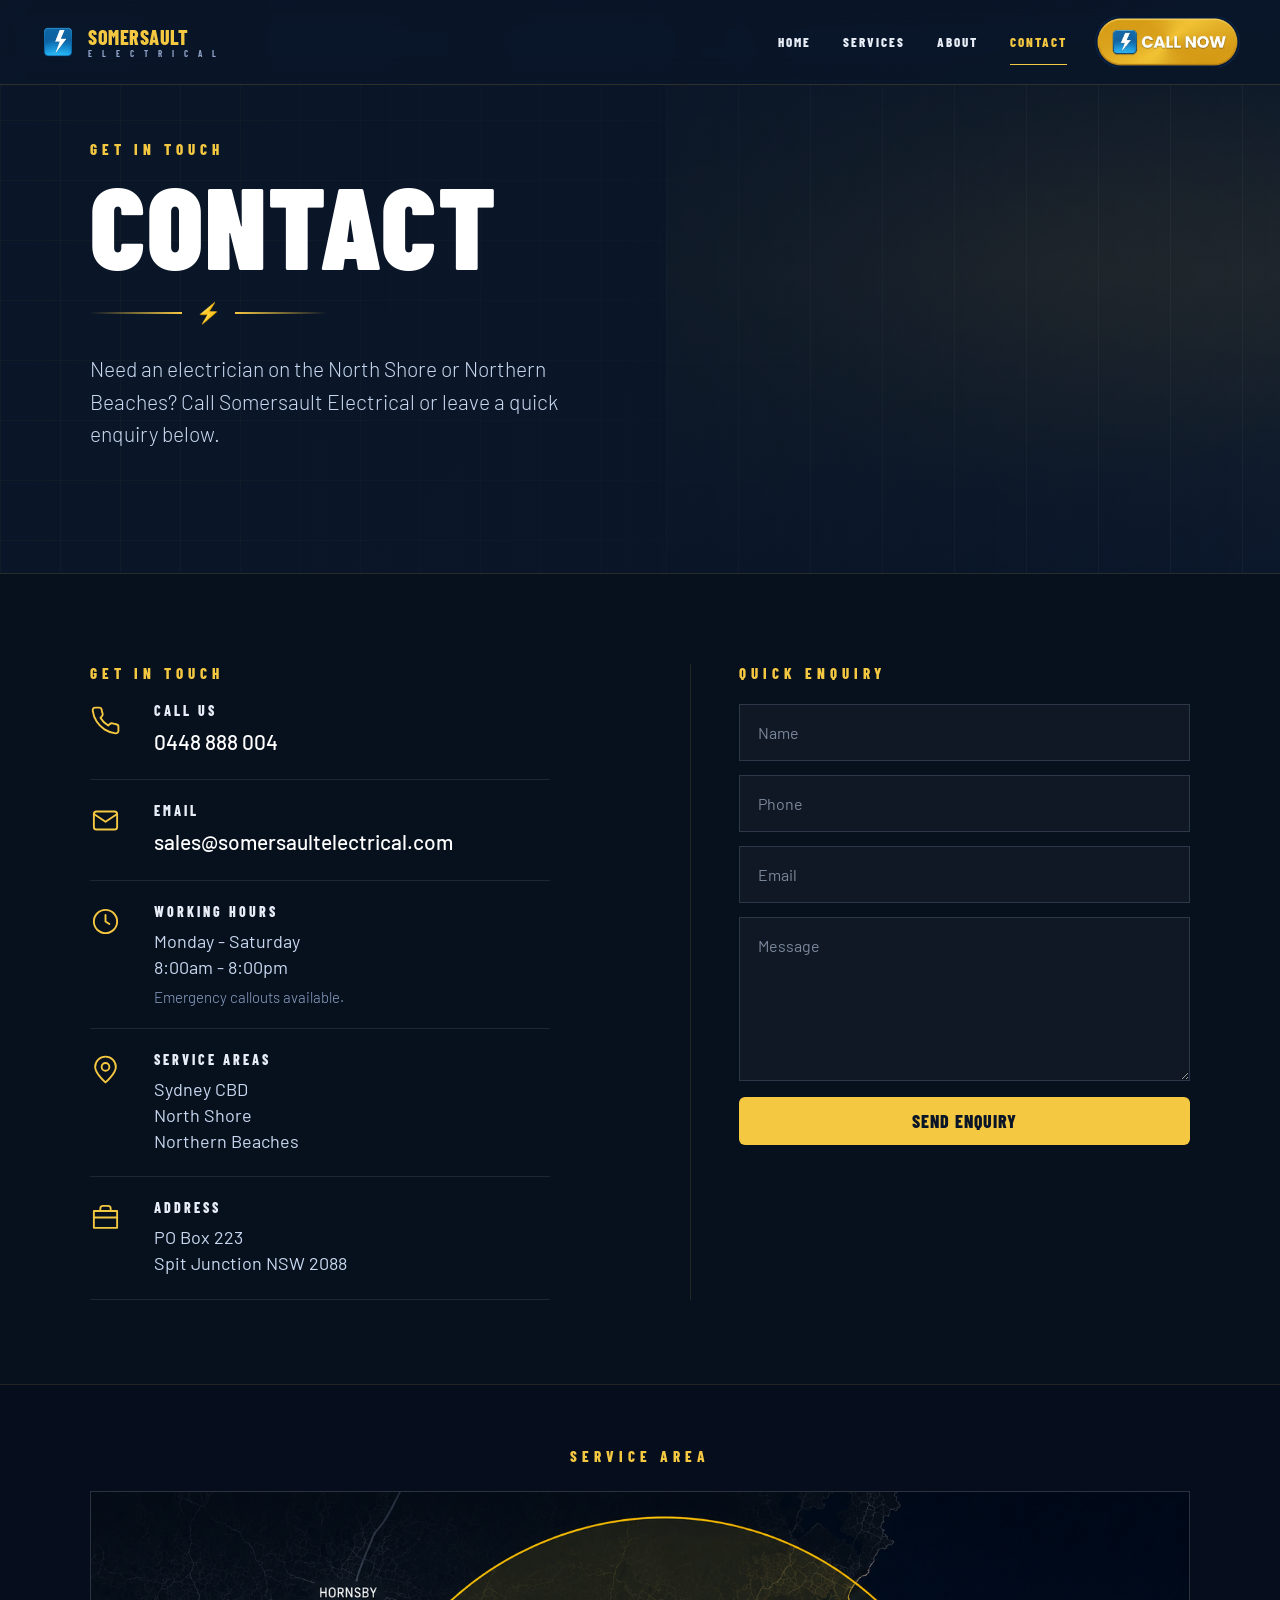
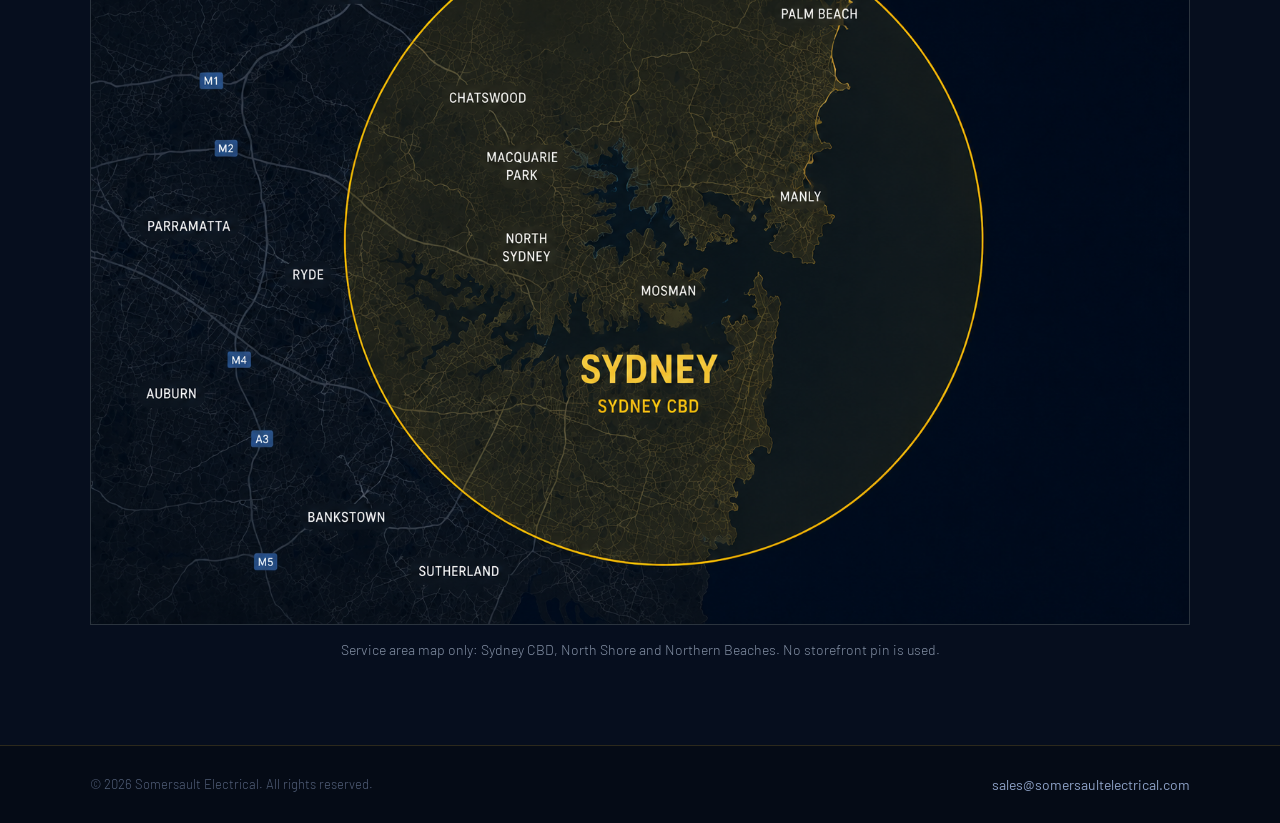
==== contact.html @ a22b17aa "Add contact page, reviews section, and quote form Adds contact.html with service area map, updates t" ====
﻿<!DOCTYPE html>
<html lang="en">
<head>
<meta charset="UTF-8">
<meta name="viewport" content="width=device-width, initial-scale=1.0">
<title>Contact | Somersault Electrical</title>
<link href="https://fonts.googleapis.com/css2?family=Barlow+Condensed:wght@700;800;900&family=Barlow:ital,wght@0,300;0,400;0,500;0,600;1,300&display=swap" rel="stylesheet">
<style>
  *, *::before, *::after { box-sizing: border-box; margin: 0; padding: 0; }

  :root {
    --navy: #0a1628;
    --navy-mid: #0f1f3d;
    --navy-deep: #060e1e;
    --gold: #f5c842;
    --gold-dark: #d4a820;
    --white: #ffffff;
    --off-white: #e8eef8;
    --muted: #8fa3c8;
    --text: #c8d8f0;
  }

  html { scroll-behavior: smooth; }

  body {
    font-family: 'Barlow', sans-serif;
    background: var(--navy);
    color: var(--white);
    overflow-x: hidden;
  }

  nav {
    position: fixed;
    top: 0; left: 0; right: 0;
    z-index: 100;
    display: flex;
    align-items: center;
    justify-content: space-between;
    padding: 16px 40px;
    background: rgba(10, 22, 40, 0.88);
    backdrop-filter: blur(12px);
    -webkit-backdrop-filter: blur(12px);
    border-bottom: 1px solid rgba(245, 200, 66, 0.15);
  }

  .nav-logo {
    display: flex;
    align-items: center;
    gap: 12px;
    text-decoration: none;
  }

  .nav-logo img {
    width: 36px;
    height: 36px;
    border-radius: 9px;
    object-fit: cover;
    flex-shrink: 0;
  }

  .nav-brand {
    font-family: 'Barlow Condensed', sans-serif;
    font-size: 20px;
    font-weight: 800;
    color: var(--gold);
    letter-spacing: 0.5px;
    line-height: 1;
  }

  .nav-brand span {
    display: block;
    font-size: 9px;
    font-weight: 700;
    color: var(--muted);
    letter-spacing: 4px;
    margin-top: 2px;
  }

  .nav-links {
    display: flex;
    align-items: center;
    gap: 32px;
    margin-left: auto;
    margin-right: 28px;
  }

  .nav-links a {
    position: relative;
    font-family: 'Barlow Condensed', sans-serif;
    font-size: 13px;
    font-weight: 800;
    letter-spacing: 2px;
    text-transform: uppercase;
    color: var(--off-white);
    text-decoration: none;
    transition: color 0.2s;
  }

  .nav-links a:hover,
  .nav-links a.active { color: var(--gold); }

  .nav-links a.active::after {
    content: '';
    position: absolute;
    left: 0;
    right: 0;
    bottom: -15px;
    height: 1px;
    background: var(--gold);
  }

  .nav-cta,
  .button-primary {
    display: inline-flex;
    align-items: center;
    justify-content: center;
    gap: 10px;
    background: var(--gold);
    color: var(--navy);
    font-family: 'Barlow Condensed', sans-serif;
    font-size: 16px;
    font-weight: 800;
    letter-spacing: 1px;
    text-transform: uppercase;
    text-decoration: none;
    border: 0;
    border-radius: 6px;
    padding: 12px 28px;
    min-height: 48px;
    cursor: pointer;
    transition: background 0.2s, transform 0.15s;
    white-space: nowrap;
  }

  .nav-cta:hover,
  .button-primary:hover { background: var(--gold-dark); transform: translateY(-1px); }
  .nav-cta svg, .button-primary svg { width: 18px; height: 18px; }

  .contact-hero {
    min-height: 58vh;
    display: grid;
    align-items: center;
    padding: 140px 24px 88px;
    position: relative;
    overflow: hidden;
    background:
      linear-gradient(90deg, rgba(10,22,40,0.98) 0%, rgba(10,22,40,0.92) 48%, rgba(10,22,40,0.55) 100%),
      radial-gradient(ellipse 60% 70% at 82% 45%, rgba(245,200,66,0.15) 0%, transparent 55%),
      linear-gradient(135deg, #07101e 0%, #0d1b31 100%);
    border-bottom: 1px solid rgba(245, 200, 66, 0.12);
  }

  .contact-hero::before {
    content: '';
    position: absolute;
    top: 0; right: 0; bottom: 0;
    width: 48%;
    background:
      linear-gradient(90deg, rgba(10,22,40,0.6), rgba(10,22,40,0.12)),
      repeating-linear-gradient(90deg, rgba(255,255,255,0.08) 0 1px, transparent 1px 72px),
      linear-gradient(180deg, transparent 0%, rgba(245,200,66,0.12) 48%, transparent 100%);
    opacity: 0.55;
  }

  .contact-hero::after {
    content: '';
    position: absolute;
    inset: 0;
    background-image:
      linear-gradient(rgba(245,200,66,0.035) 1px, transparent 1px),
      linear-gradient(90deg, rgba(245,200,66,0.035) 1px, transparent 1px);
    background-size: 60px 60px;
    mask-image: linear-gradient(90deg, black, transparent 80%);
  }

  .hero-inner,
  .contact-inner,
  .map-inner,
  .footer-inner {
    width: min(100%, 1100px);
    margin: 0 auto;
    position: relative;
    z-index: 1;
  }

  .section-label {
    font-family: 'Barlow Condensed', sans-serif;
    font-size: 15px;
    font-weight: 800;
    letter-spacing: 5px;
    text-transform: uppercase;
    color: var(--gold);
    margin-bottom: 14px;
  }

  .hero-title {
    font-family: 'Barlow Condensed', sans-serif;
    font-size: clamp(72px, 11vw, 116px);
    font-weight: 900;
    color: var(--white);
    letter-spacing: 2px;
    line-height: 0.9;
    margin-bottom: 24px;
  }

  .hero-divider {
    display: flex;
    align-items: center;
    gap: 14px;
    margin-bottom: 28px;
  }

  .hero-divider-line {
    width: 92px;
    height: 1.5px;
    background: linear-gradient(90deg, transparent, var(--gold));
  }

  .hero-divider-line.r { background: linear-gradient(90deg, var(--gold), transparent); }
  .hero-divider-bolt { color: var(--gold); font-size: 20px; }

  .hero-copy {
    max-width: 510px;
    font-size: clamp(17px, 2.2vw, 21px);
    font-weight: 300;
    color: var(--text);
    line-height: 1.55;
    margin-bottom: 34px;
  }

  .contact-section {
    background: #07101d;
    padding: 90px 24px 84px;
  }

  .contact-inner {
    display: grid;
    grid-template-columns: minmax(0, 1fr) minmax(320px, 0.95fr);
    gap: 74px;
  }

  .contact-list {
    display: grid;
    gap: 0;
    max-width: 460px;
  }

  .contact-item {
    display: grid;
    grid-template-columns: 42px 1fr;
    gap: 22px;
    padding: 22px 0;
    border-bottom: 1px solid rgba(255,255,255,0.09);
  }

  .contact-item:first-of-type { padding-top: 6px; }

  .contact-icon {
    color: var(--gold);
    padding-top: 3px;
  }

  .contact-icon svg {
    width: 31px;
    height: 31px;
    stroke-width: 1.45;
  }

  .item-title,
  .form-title {
    font-family: 'Barlow Condensed', sans-serif;
    font-size: 14px;
    font-weight: 800;
    letter-spacing: 3px;
    text-transform: uppercase;
    color: var(--off-white);
    margin-bottom: 8px;
  }

  .item-value,
  .item-value a {
    color: var(--white);
    font-size: 21px;
    font-weight: 500;
    line-height: 1.45;
    text-decoration: none;
  }

  .item-value.small {
    color: var(--text);
    font-size: 18px;
    font-weight: 400;
  }

  .item-note {
    color: var(--muted);
    font-size: 15px;
    font-weight: 300;
    margin-top: 8px;
  }

  .enquiry {
    border-left: 1px solid rgba(245, 200, 66, 0.12);
    padding-left: 48px;
  }

  .enquiry .section-label { margin-bottom: 22px; }

  form {
    display: grid;
    gap: 14px;
  }

  label { position: absolute; width: 1px; height: 1px; overflow: hidden; clip: rect(0 0 0 0); }

  input,
  textarea {
    width: 100%;
    border: 1px solid rgba(143, 163, 200, 0.22);
    border-radius: 0;
    background: rgba(255,255,255,0.035);
    color: var(--white);
    font-family: 'Barlow', sans-serif;
    font-size: 16px;
    padding: 18px 18px;
    outline: none;
    transition: border-color 0.2s, background 0.2s;
  }

  textarea { min-height: 164px; resize: vertical; }

  input::placeholder,
  textarea::placeholder { color: rgba(200,216,240,0.58); }

  input:focus,
  textarea:focus {
    border-color: rgba(245, 200, 66, 0.6);
    background: rgba(255,255,255,0.055);
  }

  .enquiry .button-primary { width: 100%; margin-top: 2px; font-size: 18px; }

  .map-section {
    background: var(--navy-deep);
    padding: 62px 24px 84px;
    border-top: 1px solid rgba(245, 200, 66, 0.12);
  }

  .map-heading {
    text-align: center;
    margin-bottom: 26px;
  }

  .map-frame {
    position: relative;
    overflow: hidden;
    min-height: 430px;
    border: 1px solid rgba(245, 200, 66, 0.12);
    background: var(--navy-mid);
  }

  .map-image {
    display: block;
    width: 100%;
    height: 100%;
    object-fit: cover;
    border: 0;
  }

  .map-note {
    color: rgba(200,216,240,0.64);
    font-size: 14px;
    font-weight: 300;
    line-height: 1.6;
    margin-top: 14px;
    text-align: center;
  }

  footer {
    background: #050b16;
    border-top: 1px solid rgba(245, 200, 66, 0.16);
    padding: 30px 24px;
  }

  .footer-inner {
    display: flex;
    align-items: center;
    justify-content: space-between;
    flex-wrap: wrap;
    gap: 14px;
  }

  .footer-copy {
    font-size: 13px;
    font-weight: 300;
    color: rgba(143, 163, 200, 0.55);
  }

  .footer-link {
    color: var(--muted);
    text-decoration: none;
    font-size: 14px;
    transition: color 0.2s;
  }

  .footer-link:hover { color: var(--gold); }

  @media (max-width: 820px) {
    nav { padding: 14px 20px; }
    .nav-links { display: none; }
    .nav-cta { padding: 10px 18px; min-height: 44px; }
    .nav-cta span { display: none; }
    .contact-hero { min-height: auto; padding: 118px 20px 72px; }
    .contact-hero::before { width: 100%; opacity: 0.2; }
    .hero-title { font-size: clamp(64px, 18vw, 88px); }
    .contact-section { padding: 68px 20px; }
    .contact-inner { grid-template-columns: 1fr; gap: 54px; }
    .enquiry { border-left: 0; padding-left: 0; }
    .map-section { padding: 52px 20px 68px; }
    .map-frame { min-height: 360px; }
  }

  @media (max-width: 480px) {
    .nav-brand { font-size: 18px; }
    .nav-brand span { letter-spacing: 3px; }
    .hero-divider-line { width: 66px; }
    .contact-item { grid-template-columns: 34px 1fr; gap: 16px; }
    .contact-icon svg { width: 27px; height: 27px; }
    .item-value, .item-value a { font-size: 19px; }
  }
</style>
</head>
<body>
<nav>
  <a href="index.html" class="nav-logo" aria-label="Somersault Electrical home">
    <img src="assets/somersault-logo.png" alt="Somersault Electrical Logo">
    <div class="nav-brand">SOMERSAULT<span>E L E C T R I C A L</span></div>
  </a>
  <div class="nav-links" aria-label="Primary navigation">
    <a href="index.html">Home</a>
    <a href="index.html#about">Services</a>
    <a href="index.html#about">About</a>
    <a href="contact.html" class="active">Contact</a>
  </div>
  <a href="tel:+610448888004" style="display:inline-block;line-height:0;" aria-label="Call Somersault Electrical"><img src="assets/call-now-button.png" alt="Call Now" style="height:52px;width:auto;display:block;"></a>
</nav>

<main>
  <section class="contact-hero">
    <div class="hero-inner">
      <p class="section-label">Get in touch</p>
      <h1 class="hero-title">CONTACT</h1>
      <div class="hero-divider">
        <div class="hero-divider-line"></div>
        <span class="hero-divider-bolt">&#9889;</span>
        <div class="hero-divider-line r"></div>
      </div>
      <p class="hero-copy">Need an electrician on the North Shore or Northern Beaches? Call Somersault Electrical or leave a quick enquiry below.</p>
    </div>
  </section>

  <section class="contact-section">
    <div class="contact-inner">
      <div>
        <p class="section-label">Get in touch</p>
        <div class="contact-list">
          <div class="contact-item">
            <div class="contact-icon"><svg viewBox="0 0 24 24" fill="none" stroke="currentColor" stroke-linecap="round" stroke-linejoin="round"><path d="M22 16.92v3a2 2 0 0 1-2.18 2 19.79 19.79 0 0 1-8.63-3.07 19.5 19.5 0 0 1-6-6A19.79 19.79 0 0 1 2.08 4.18 2 2 0 0 1 4.06 2h3a2 2 0 0 1 2 1.72c.13.96.35 1.89.68 2.78a2 2 0 0 1-.45 2.11L8.09 9.91a16 16 0 0 0 6 6l1.3-1.2a2 2 0 0 1 2.11-.45c.89.33 1.82.55 2.78.68A2 2 0 0 1 22 16.92z"/></svg></div>
            <div><p class="item-title">Call Us</p><p class="item-value"><a href="tel:+610448888004">0448 888 004</a></p></div>
          </div>
          <div class="contact-item">
            <div class="contact-icon"><svg viewBox="0 0 24 24" fill="none" stroke="currentColor" stroke-linecap="round" stroke-linejoin="round"><rect x="3" y="5" width="18" height="14" rx="2"/><path d="m3 7 9 6 9-6"/></svg></div>
            <div><p class="item-title">Email</p><p class="item-value small"><a href="mailto:sales@somersaultelectrical.com">sales@somersaultelectrical.com</a></p></div>
          </div>
          <div class="contact-item">
            <div class="contact-icon"><svg viewBox="0 0 24 24" fill="none" stroke="currentColor" stroke-linecap="round" stroke-linejoin="round"><circle cx="12" cy="12" r="9"/><path d="M12 7v5l3 2"/></svg></div>
            <div><p class="item-title">Working Hours</p><p class="item-value small">Monday - Saturday<br>8:00am - 8:00pm</p><p class="item-note">Emergency callouts available.</p></div>
          </div>
          <div class="contact-item">
            <div class="contact-icon"><svg viewBox="0 0 24 24" fill="none" stroke="currentColor" stroke-linecap="round" stroke-linejoin="round"><path d="M20 10c0 5-8 12-8 12S4 15 4 10a8 8 0 1 1 16 0Z"/><circle cx="12" cy="10" r="3"/></svg></div>
            <div><p class="item-title">Service Areas</p><p class="item-value small">Sydney CBD<br>North Shore<br>Northern Beaches</p></div>
          </div>
          <div class="contact-item">
            <div class="contact-icon"><svg viewBox="0 0 24 24" fill="none" stroke="currentColor" stroke-linecap="round" stroke-linejoin="round"><path d="M3 7h18v13H3z"/><path d="M8 7V5a2 2 0 0 1 2-2h4a2 2 0 0 1 2 2v2"/><path d="M3 12h18"/></svg></div>
            <div><p class="item-title">Address</p><p class="item-value small">PO Box 223<br>Spit Junction NSW 2088</p></div>
          </div>
        </div>
      </div>

      <div class="enquiry">
        <p class="section-label">Quick enquiry</p>
        <form action="mailto:sales@somersaultelectrical.com" method="post" enctype="text/plain">
          <label for="name">Name</label>
          <input id="name" name="Name" type="text" placeholder="Name" autocomplete="name" required>
          <label for="phone">Phone</label>
          <input id="phone" name="Phone" type="tel" placeholder="Phone" autocomplete="tel" required>
          <label for="email">Email</label>
          <input id="email" name="Email" type="email" placeholder="Email" autocomplete="email">
          <label for="message">Message</label>
          <textarea id="message" name="Message" placeholder="Message" required></textarea>
          <button type="submit" class="button-primary">Send Enquiry</button>
        </form>
      </div>
    </div>
  </section>

  <section class="map-section">
    <div class="map-inner">
      <div class="map-heading">
        <p class="section-label">Service area</p>
      </div>
      <div class="map-frame">
        <img class="map-image" src="assets/service-area-map.png" alt="Service area map: a highlighted radius covering Sydney CBD, North Shore and Northern Beaches">
      </div>
      <p class="map-note">Service area map only: Sydney CBD, North Shore and Northern Beaches. No storefront pin is used.</p>
    </div>
  </section>
</main>

<footer>
  <div class="footer-inner">
    <span class="footer-copy">&copy; 2026 Somersault Electrical. All rights reserved.</span>
    <a href="mailto:sales@somersaultelectrical.com" class="footer-link">sales@somersaultelectrical.com</a>
  </div>
</footer>
</body>
</html>
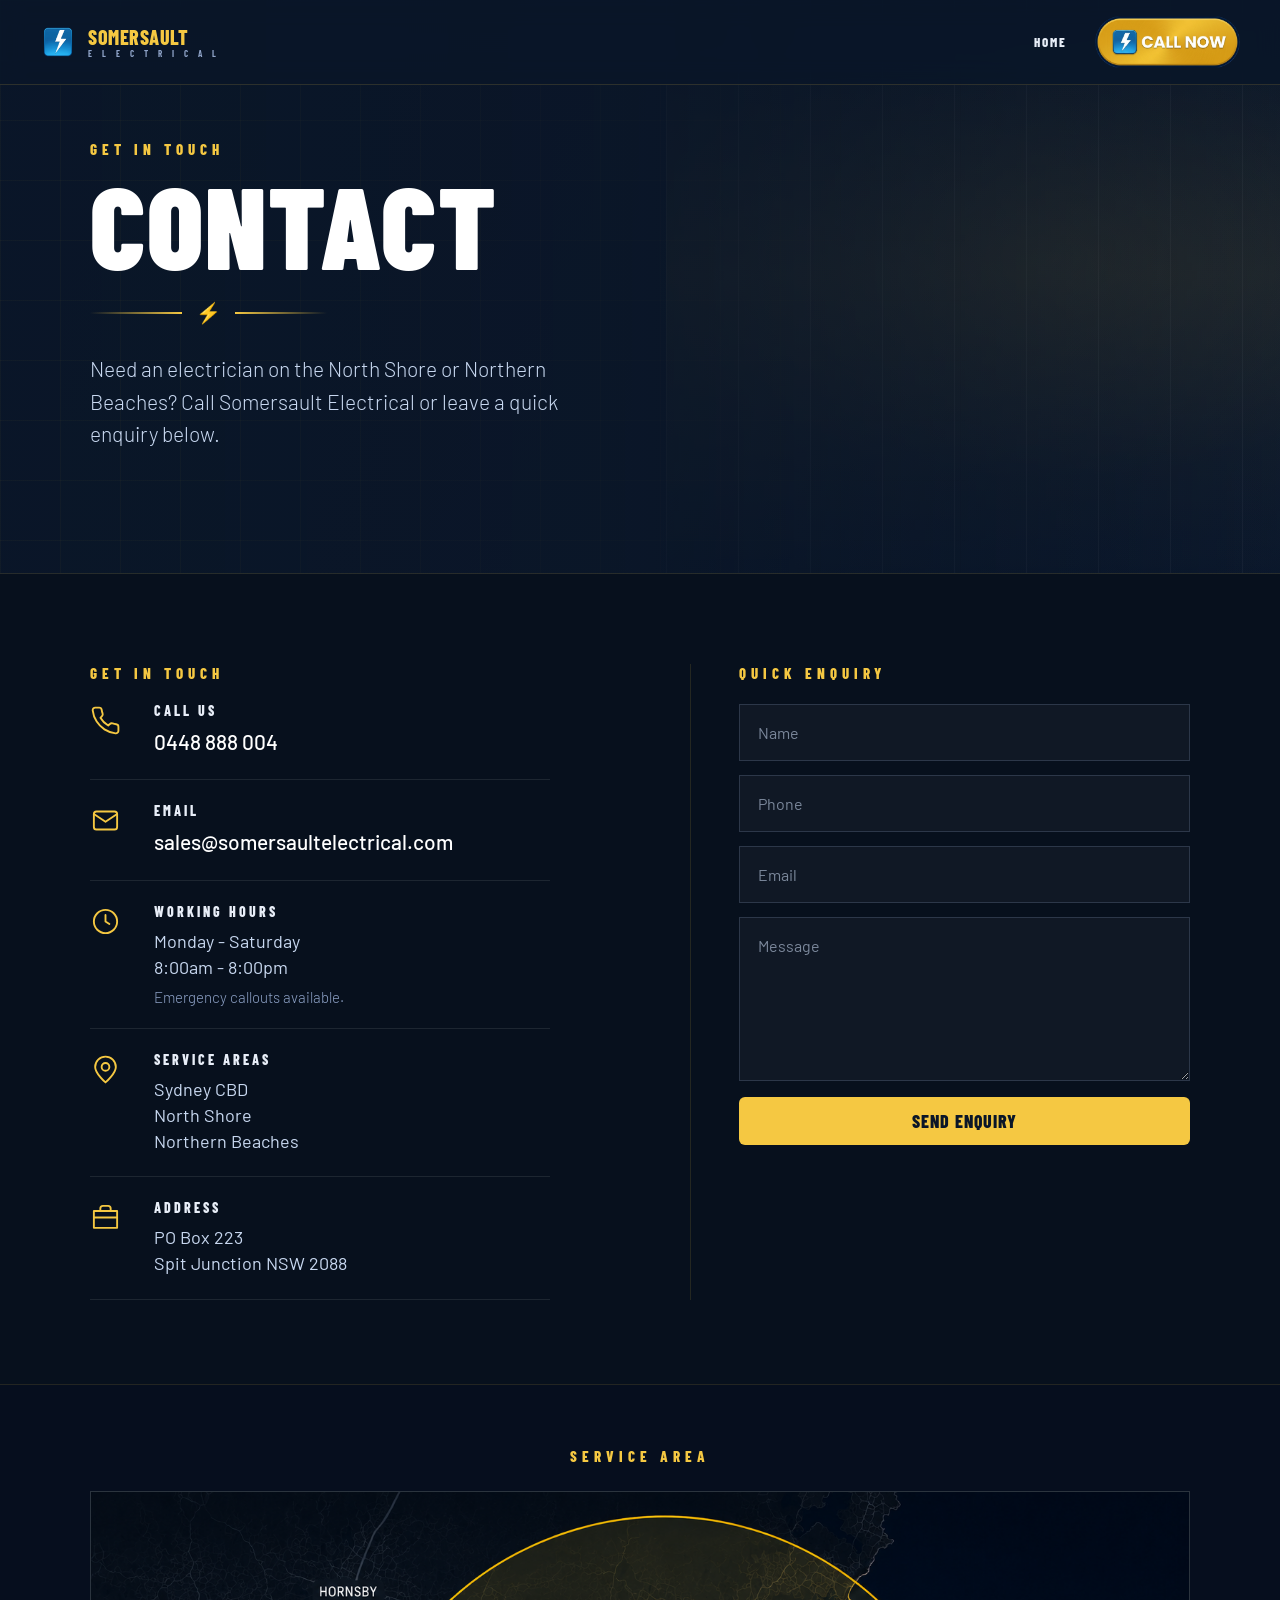
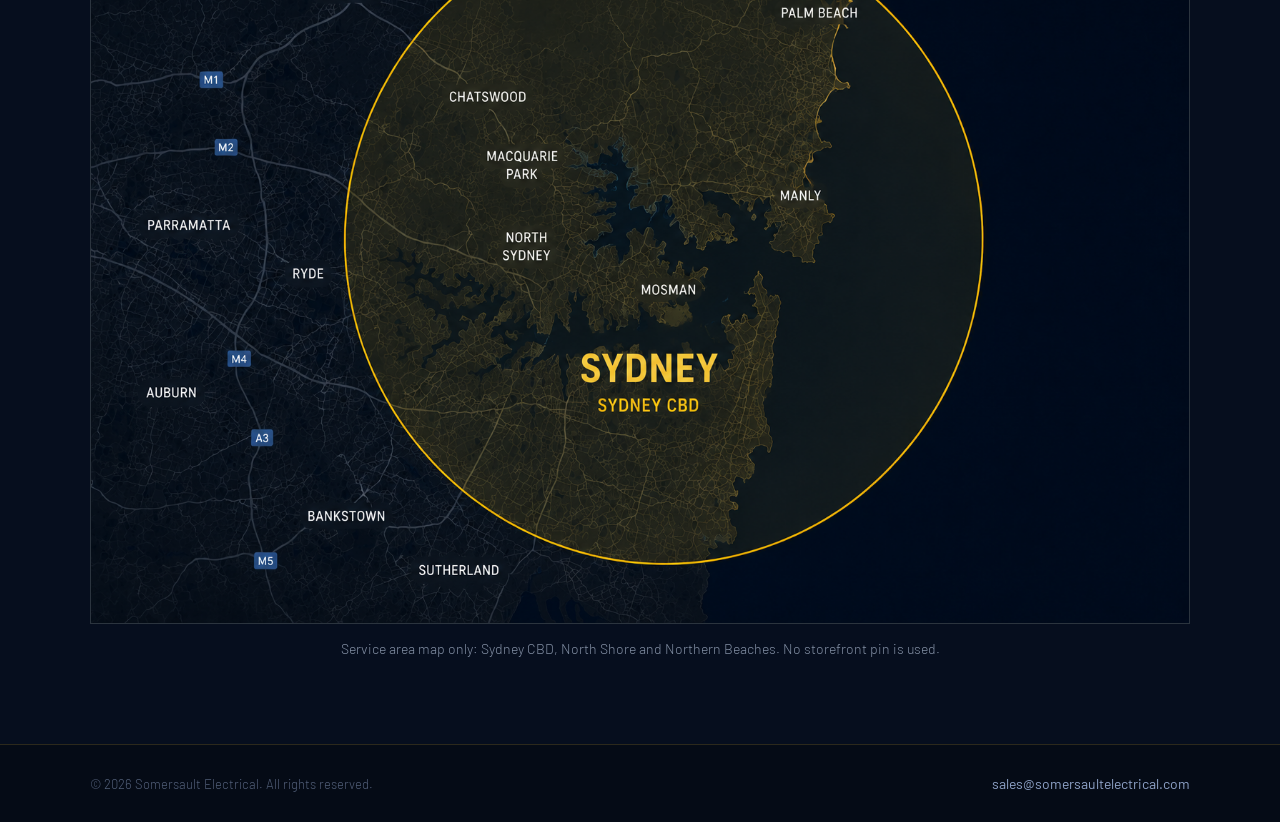
==== commit 3b740754: "Fix mobile nav consistency, map aspect ratio, and footer polish Makes the homepage and contact page " ====
--- a/contact.html
+++ b/contact.html
@@ -48,6 +48,14 @@
     align-items: center;
     gap: 12px;
     text-decoration: none;
+    flex-shrink: 0;
+  }
+
+  .nav-call-img {
+    height: 52px;
+    width: auto;
+    display: block;
+    flex-shrink: 0;
   }
 
   .nav-logo img {
@@ -73,6 +81,7 @@
     font-weight: 700;
     color: var(--muted);
     letter-spacing: 4px;
+    white-space: nowrap;
     margin-top: 2px;
   }
 
@@ -354,7 +363,7 @@
   .map-frame {
     position: relative;
     overflow: hidden;
-    min-height: 430px;
+    aspect-ratio: 3 / 2;
     border: 1px solid rgba(245, 200, 66, 0.12);
     background: var(--navy-mid);
   }
@@ -405,9 +414,15 @@
 
   .footer-link:hover { color: var(--gold); }
 
+  @media (max-width: 640px) {
+    nav { padding: 14px 16px; }
+    .nav-links { gap: 10px; margin-left: 16px; margin-right: 10px; }
+    .nav-links a { font-size: 10px; letter-spacing: 0.5px; }
+    .nav-call-img { height: 38px; }
+  }
+
   @media (max-width: 820px) {
     nav { padding: 14px 20px; }
-    .nav-links { display: none; }
     .nav-cta { padding: 10px 18px; min-height: 44px; }
     .nav-cta span { display: none; }
     .contact-hero { min-height: auto; padding: 118px 20px 72px; }
@@ -417,12 +432,9 @@
     .contact-inner { grid-template-columns: 1fr; gap: 54px; }
     .enquiry { border-left: 0; padding-left: 0; }
     .map-section { padding: 52px 20px 68px; }
-    .map-frame { min-height: 360px; }
   }
 
   @media (max-width: 480px) {
-    .nav-brand { font-size: 18px; }
-    .nav-brand span { letter-spacing: 3px; }
     .hero-divider-line { width: 66px; }
     .contact-item { grid-template-columns: 34px 1fr; gap: 16px; }
     .contact-icon svg { width: 27px; height: 27px; }
@@ -438,11 +450,8 @@
   </a>
   <div class="nav-links" aria-label="Primary navigation">
     <a href="index.html">Home</a>
-    <a href="index.html#about">Services</a>
-    <a href="index.html#about">About</a>
-    <a href="contact.html" class="active">Contact</a>
   </div>
-  <a href="tel:+610448888004" style="display:inline-block;line-height:0;" aria-label="Call Somersault Electrical"><img src="assets/call-now-button.png" alt="Call Now" style="height:52px;width:auto;display:block;"></a>
+  <a href="tel:+610448888004" style="display:inline-block;line-height:0;" aria-label="Call Somersault Electrical"><img src="assets/call-now-button.png" alt="Call Now" class="nav-call-img"></a>
 </nav>
 
 <main>
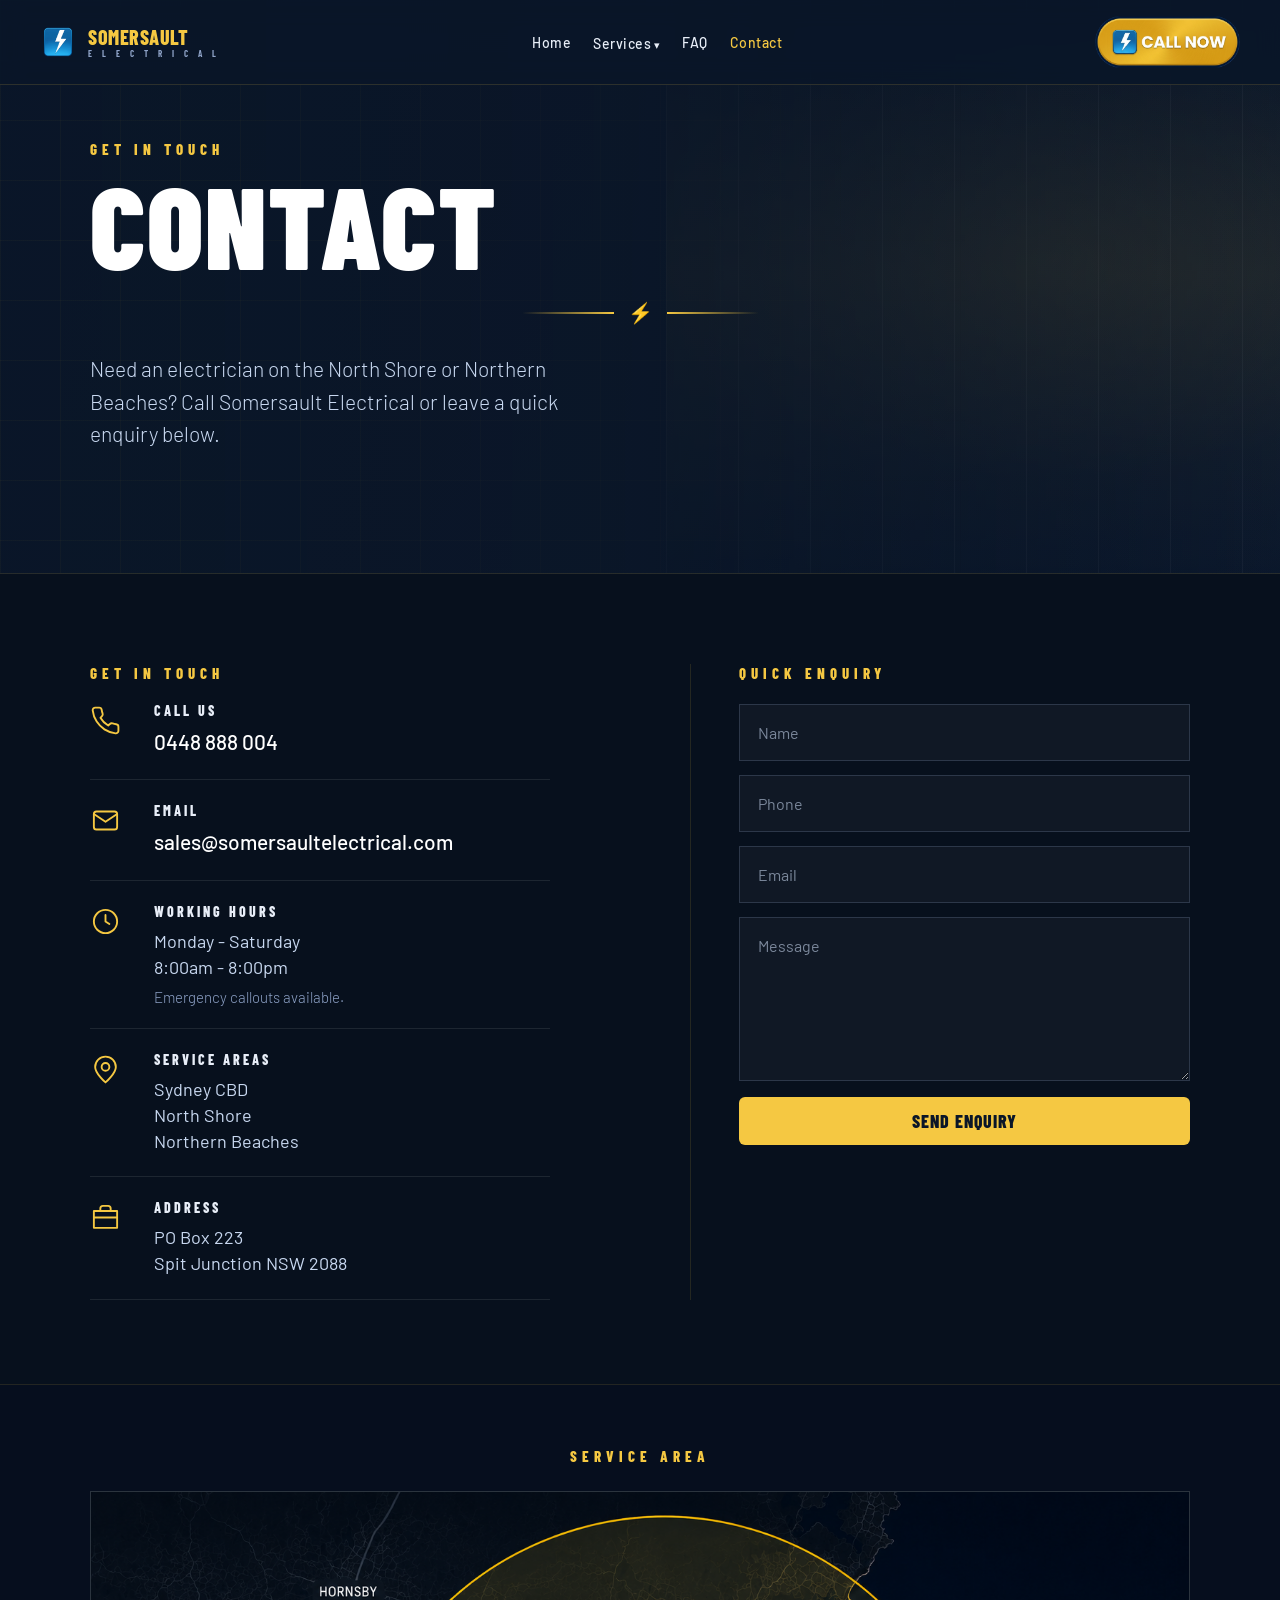
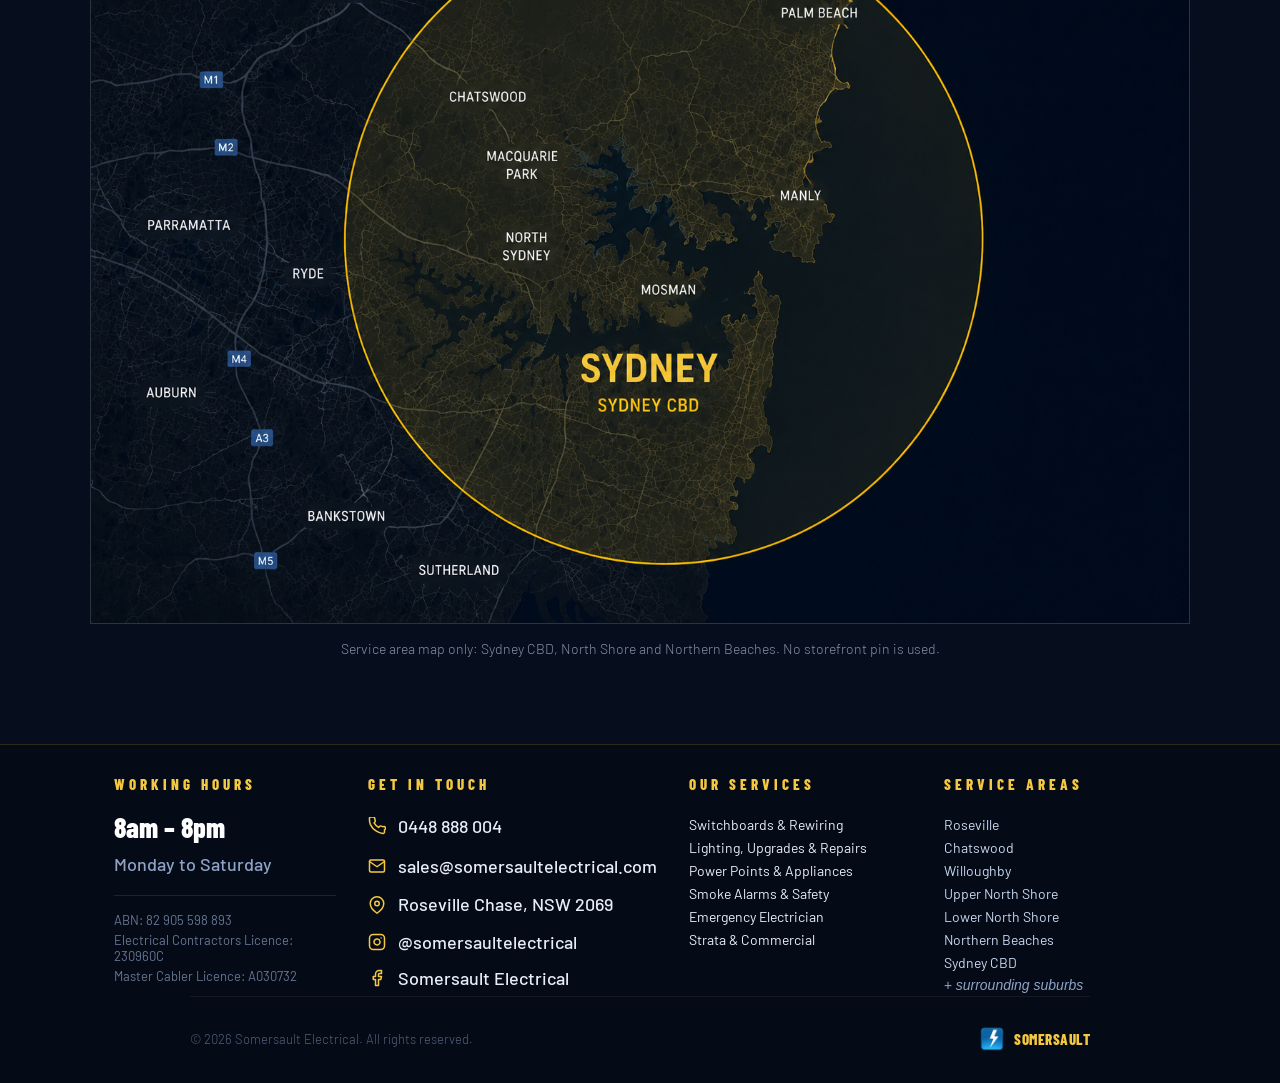
==== commit 238c0f96: "Add SEO service pages, optimise homepage, update footer/nav - Add 6 service pages (switchboards, lig" ====
--- a/contact.html
+++ b/contact.html
@@ -5,6 +5,8 @@
 <meta name="viewport" content="width=device-width, initial-scale=1.0">
 <title>Contact | Somersault Electrical</title>
 <link href="https://fonts.googleapis.com/css2?family=Barlow+Condensed:wght@700;800;900&family=Barlow:ital,wght@0,300;0,400;0,500;0,600;1,300&display=swap" rel="stylesheet">
+<link rel="stylesheet" href="assets/site.css">
+<link rel="stylesheet" href="assets/service.css">
 <style>
   *, *::before, *::after { box-sizing: border-box; margin: 0; padding: 0; }
 
@@ -448,8 +450,23 @@
     <img src="assets/somersault-logo.png" alt="Somersault Electrical Logo">
     <div class="nav-brand">SOMERSAULT<span>E L E C T R I C A L</span></div>
   </a>
-  <div class="nav-links" aria-label="Primary navigation">
+  <input type="checkbox" id="navtoggle" class="nav-toggle" aria-hidden="true">
+  <label for="navtoggle" class="nav-burger" aria-label="Menu"><span></span><span></span><span></span></label>
+  <div class="nav-menu" aria-label="Primary navigation">
     <a href="index.html">Home</a>
+    <div class="nav-dropdown">
+      <span class="nav-drop-toggle" tabindex="0">Services</span>
+      <div class="nav-drop-panel">
+        <a href="switchboards-rewiring-fault-finding.html">Switchboards, Rewiring &amp; Fault Finding</a>
+        <a href="lighting-installation-upgrades.html">Lighting Installation, Upgrades &amp; Repairs</a>
+        <a href="power-points-appliances.html">Power Points &amp; Appliances</a>
+        <a href="smoke-alarms-safety-checks.html">Smoke Alarms &amp; Safety Checks</a>
+        <a href="emergency-electrician.html">Emergency / After-Hours Electrician</a>
+        <a href="strata-commercial.html">Strata &amp; Commercial</a>
+      </div>
+    </div>
+    <a href="index.html#faq">FAQ</a>
+    <a href="contact.html" class="active">Contact</a>
   </div>
   <a href="tel:+610448888004" style="display:inline-block;line-height:0;" aria-label="Call Somersault Electrical"><img src="assets/call-now-button.png" alt="Call Now" class="nav-call-img"></a>
 </nav>
@@ -526,10 +543,46 @@
   </section>
 </main>
 
-<footer>
-  <div class="footer-inner">
+<footer id="contact">
+  <div class="footer-grid4">
+    <div>
+      <p class="footer-col-title">Working Hours</p>
+      <div class="hours-row"><div class="hours-time">8am &ndash; 8pm</div><div class="hours-days">Monday to Saturday</div></div>
+      <div class="footer-licence"><span>ABN: 82 905 598 893</span><span>Electrical Contractors Licence: 230960C</span><span>Master Cabler Licence: A030732</span></div>
+    </div>
+    <div>
+      <p class="footer-col-title">Get In Touch</p>
+      <div class="contact-links">
+        <a href="tel:+610448888004" class="contact-link"><svg viewBox="0 0 24 24" fill="none" stroke="currentColor" stroke-width="2" stroke-linecap="round" stroke-linejoin="round"><path d="M22 16.92v3a2 2 0 01-2.18 2 19.79 19.79 0 01-8.63-3.07A19.5 19.5 0 013.07 9.8 19.79 19.79 0 012 1.18 2 2 0 013.96 0h3a2 2 0 012 1.72 12.84 12.84 0 00.7 2.81 2 2 0 01-.45 2.11L8.09 7.91a16 16 0 006 6l1.27-1.27a2 2 0 012.11-.45 12.84 12.84 0 002.81.7A2 2 0 0122 16.92z"/></svg>0448 888 004</a>
+        <a href="mailto:sales@somersaultelectrical.com" class="contact-link"><svg viewBox="0 0 24 24" fill="none" stroke="currentColor" stroke-width="2" stroke-linecap="round" stroke-linejoin="round"><path d="M4 4h16c1.1 0 2 .9 2 2v12c0 1.1-.9 2-2 2H4c-1.1 0-2-.9-2-2V6c0-1.1.9-2 2-2z"/><polyline points="22,6 12,13 2,6"/></svg>sales@somersaultelectrical.com</a>
+        <a href="https://g.page/r/CYVy4vo6s8xhEBM" target="_blank" rel="noopener" class="contact-addr"><svg viewBox="0 0 24 24" fill="none" stroke="currentColor" stroke-width="2" stroke-linecap="round" stroke-linejoin="round"><path d="M21 10c0 7-9 13-9 13s-9-6-9-13a9 9 0 0118 0z"/><circle cx="12" cy="10" r="3"/></svg>Roseville Chase, NSW 2069</a>
+        <div class="social-row">
+          <a href="https://www.instagram.com/somersaultelectrical/" target="_blank" rel="noopener" class="contact-link" style="text-decoration:none;"><svg viewBox="0 0 24 24" fill="none" stroke="currentColor" stroke-width="2" stroke-linecap="round" stroke-linejoin="round" style="width:18px;height:18px;color:var(--gold);flex-shrink:0;"><rect x="2" y="2" width="20" height="20" rx="5" ry="5"/><path d="M16 11.37A4 4 0 1112.63 8 4 4 0 0116 11.37z"/><line x1="17.5" y1="6.5" x2="17.51" y2="6.5"/></svg>@somersaultelectrical</a>
+          <a href="https://www.facebook.com/somersaultelectrical" target="_blank" rel="noopener" class="contact-link" style="text-decoration:none;"><svg viewBox="0 0 24 24" fill="none" stroke="currentColor" stroke-width="2" stroke-linecap="round" stroke-linejoin="round" style="width:18px;height:18px;color:var(--gold);flex-shrink:0;"><path d="M18 2h-3a5 5 0 0 0-5 5v3H7v4h3v8h4v-8h3l1-4h-4V7a1 1 0 0 1 1-1h3z"/></svg>Somersault Electrical</a>
+        </div>
+      </div>
+    </div>
+    <div>
+      <p class="footer-col-title">Our Services</p>
+      <div class="footer-slinks">
+        <a href="switchboards-rewiring-fault-finding.html">Switchboards &amp; Rewiring</a>
+        <a href="lighting-installation-upgrades.html">Lighting, Upgrades &amp; Repairs</a>
+        <a href="power-points-appliances.html">Power Points &amp; Appliances</a>
+        <a href="smoke-alarms-safety-checks.html">Smoke Alarms &amp; Safety</a>
+        <a href="emergency-electrician.html">Emergency Electrician</a>
+        <a href="strata-commercial.html">Strata &amp; Commercial</a>
+      </div>
+    </div>
+    <div>
+      <p class="footer-col-title">Service Areas</p>
+      <ul class="footer-areas">
+        <li>Roseville</li><li>Chatswood</li><li>Willoughby</li><li>Upper North Shore</li><li>Lower North Shore</li><li>Northern Beaches</li><li>Sydney CBD</li><li class="more">+ surrounding suburbs</li>
+      </ul>
+    </div>
+  </div>
+  <div class="footer-bottom">
     <span class="footer-copy">&copy; 2026 Somersault Electrical. All rights reserved.</span>
-    <a href="mailto:sales@somersaultelectrical.com" class="footer-link">sales@somersaultelectrical.com</a>
+    <a href="index.html" class="footer-logo-small"><img src="assets/somersault-logo.png" alt="Logo" style="width:28px;height:28px;border-radius:7px;object-fit:cover;" /><span>SOMERSAULT</span></a>
   </div>
 </footer>
 </body>
--- a/assets/site.css
+++ b/assets/site.css
@@ -0,0 +1,986 @@
+*, *::before, *::after { box-sizing: border-box; margin: 0; padding: 0; }
+
+  :root {
+    --navy: #0a1628;
+    --navy-mid: #0f1f3d;
+    --navy-light: #1a2f5e;
+    --gold: #f5c842;
+    --gold-dark: #d4a820;
+    --white: #ffffff;
+    --off-white: #e8eef8;
+    --muted: #8fa3c8;
+    --text: #c8d8f0;
+  }
+
+  html { scroll-behavior: smooth; }
+
+  body {
+    font-family: 'Barlow', sans-serif;
+    background: var(--navy);
+    color: var(--white);
+    overflow-x: hidden;
+  }
+
+  /* NAV */
+  nav {
+    position: fixed;
+    top: 0; left: 0; right: 0;
+    z-index: 100;
+    display: flex;
+    align-items: center;
+    justify-content: space-between;
+    padding: 16px 40px;
+    background: rgba(10, 22, 40, 0.85);
+    backdrop-filter: blur(12px);
+    -webkit-backdrop-filter: blur(12px);
+    border-bottom: 1px solid rgba(245, 200, 66, 0.15);
+    transition: padding 0.3s;
+  }
+
+  .nav-logo {
+    display: flex;
+    align-items: center;
+    gap: 12px;
+    text-decoration: none;
+    flex-shrink: 0;
+  }
+
+  .nav-call-img {
+    height: 52px;
+    width: auto;
+    display: block;
+    flex-shrink: 0;
+  }
+
+  .nav-bolt {
+    width: 36px; height: 36px;
+    background: linear-gradient(145deg, #1e4aa8, #1a3d8a);
+    border-radius: 9px;
+    display: flex; align-items: center; justify-content: center;
+    flex-shrink: 0;
+  }
+
+  .nav-bolt svg { width: 20px; height: 20px; }
+
+  .nav-brand {
+    font-family: 'Barlow Condensed', sans-serif;
+    font-size: 20px;
+    font-weight: 800;
+    color: var(--gold);
+    letter-spacing: 0.5px;
+    line-height: 1;
+  }
+
+  .nav-brand span {
+    display: block;
+    font-size: 9px;
+    font-weight: 700;
+    color: var(--muted);
+    letter-spacing: 4px;
+    white-space: nowrap;
+    margin-top: 2px;
+  }
+
+  .nav-cta {
+    display: inline-flex;
+    align-items: center;
+    gap: 8px;
+    background: var(--gold);
+    color: var(--navy);
+    font-family: 'Barlow Condensed', sans-serif;
+    font-size: 16px;
+    font-weight: 800;
+    letter-spacing: 1px;
+    text-transform: uppercase;
+    text-decoration: none;
+    padding: 10px 24px;
+    border-radius: 6px;
+    transition: background 0.2s, transform 0.15s;
+    white-space: nowrap;
+  }
+
+  .nav-cta:hover { background: var(--gold-dark); transform: translateY(-1px); }
+  .nav-cta svg { width: 18px; height: 18px; }
+
+  /* HERO */
+  .hero {
+    min-height: 100vh;
+    display: flex;
+    flex-direction: column;
+    align-items: center;
+    justify-content: center;
+    text-align: center;
+    padding: 120px 24px 60px;
+    position: relative;
+    overflow: hidden;
+  }
+
+  .hero-bg {
+    position: absolute;
+    inset: 0;
+    background:
+      radial-gradient(ellipse 80% 60% at 50% 20%, rgba(26, 74, 168, 0.35) 0%, transparent 70%),
+      radial-gradient(ellipse 60% 40% at 80% 80%, rgba(245, 200, 66, 0.06) 0%, transparent 60%),
+      var(--navy);
+  }
+
+  /* subtle circuit-line texture */
+  .hero-bg::after {
+    content: '';
+    position: absolute;
+    inset: 0;
+    background-image:
+      linear-gradient(rgba(245,200,66,0.04) 1px, transparent 1px),
+      linear-gradient(90deg, rgba(245,200,66,0.04) 1px, transparent 1px);
+    background-size: 60px 60px;
+    mask-image: radial-gradient(ellipse at 50% 0%, black 0%, transparent 75%);
+  }
+
+  .hero-content {
+    position: relative;
+    z-index: 1;
+    max-width: 780px;
+    animation: fadeUp 0.8s ease both;
+  }
+
+  @keyframes fadeUp {
+    from { opacity: 0; transform: translateY(30px); }
+    to   { opacity: 1; transform: translateY(0); }
+  }
+
+  .hero-logo-icon {
+    width: 88px; height: 88px;
+    background: linear-gradient(145deg, #1e4aa8, #1a3d8a);
+    border-radius: 22px;
+    display: flex; align-items: center; justify-content: center;
+    margin: 0 auto 28px;
+    box-shadow: 0 8px 40px rgba(30, 74, 168, 0.5);
+    animation: fadeUp 0.8s 0.1s ease both;
+  }
+
+  .hero-logo-icon svg { width: 52px; height: 52px; }
+
+  .hero-title {
+    font-family: 'Barlow Condensed', sans-serif;
+    font-size: clamp(52px, 12vw, 96px);
+    font-weight: 900;
+    color: var(--gold);
+    letter-spacing: 2px;
+    line-height: 0.95;
+    animation: fadeUp 0.8s 0.15s ease both;
+  }
+
+  .hero-subtitle {
+    font-family: 'Barlow Condensed', sans-serif;
+    font-size: clamp(14px, 3.5vw, 22px);
+    font-weight: 700;
+    color: var(--muted);
+    letter-spacing: 7px;
+    margin: 10px 0 24px;
+    animation: fadeUp 0.8s 0.2s ease both;
+  }
+
+  .hero-divider {
+    display: flex; align-items: center; justify-content: center; gap: 14px;
+    margin-bottom: 22px;
+    animation: fadeUp 0.8s 0.25s ease both;
+  }
+
+  .hero-divider-line {
+    width: 70px; height: 1.5px;
+    background: linear-gradient(90deg, transparent, var(--gold));
+  }
+  .hero-divider-line.r { background: linear-gradient(90deg, var(--gold), transparent); }
+  .hero-divider-bolt { color: var(--gold); font-size: 20px; }
+
+  .hero-tagline {
+    font-size: clamp(16px, 3vw, 20px);
+    font-weight: 300;
+    color: var(--text);
+    line-height: 1.6;
+    margin-bottom: 36px;
+    animation: fadeUp 0.8s 0.3s ease both;
+  }
+
+  .hero-tagline strong { color: var(--gold); font-weight: 600; }
+
+  /* hero CTA buttons */
+  .hero-buttons {
+    display: flex;
+    flex-direction: column;
+    gap: 12px;
+    width: 100%;
+    max-width: 320px;
+    margin: 8px auto 0;
+    animation: fadeUp 0.8s 0.35s ease both;
+  }
+
+  .btn-book,
+  .btn-quote {
+    display: inline-flex;
+    align-items: center;
+    justify-content: center;
+    gap: 10px;
+    font-family: 'Barlow Condensed', sans-serif;
+    font-size: 16px;
+    font-weight: 800;
+    letter-spacing: 1px;
+    text-transform: uppercase;
+    text-decoration: none;
+    padding: 15px 24px;
+    border-radius: 8px;
+    border: 2px solid var(--gold);
+    cursor: pointer;
+    transition: background 0.2s, color 0.2s, transform 0.15s;
+  }
+
+  .btn-book { background: var(--gold); color: var(--navy); }
+  .btn-book:hover { background: var(--gold-dark); transform: translateY(-1px); }
+  .btn-book svg { width: 20px; height: 20px; }
+
+  .btn-quote { background: transparent; color: var(--gold); }
+  .btn-quote:hover { background: rgba(245, 200, 66, 0.1); transform: translateY(-1px); }
+
+  /* feature strip */
+  .hero-features {
+    display: grid;
+    grid-template-columns: repeat(4, 1fr);
+    gap: 0;
+    border-top: 1px solid rgba(245, 200, 66, 0.2);
+    margin-top: 60px;
+    width: 100%;
+    max-width: 780px;
+    animation: fadeUp 0.8s 0.4s ease both;
+  }
+
+  .hero-feat {
+    padding: 22px 8px 18px;
+    display: flex;
+    flex-direction: column;
+    align-items: center;
+    gap: 10px;
+    border-right: 1px solid rgba(245, 200, 66, 0.15);
+  }
+
+  .hero-feat:last-child { border-right: none; }
+
+  .hero-feat svg { width: 36px; height: 36px; color: var(--gold); }
+
+  .google-rating {
+    display: flex;
+    align-items: center;
+    gap: 12px;
+    margin-top: 28px;
+    animation: fadeUp 0.8s 0.5s ease both;
+  }
+
+  .google-rating svg.g-icon { width: 30px; height: 30px; flex-shrink: 0; }
+
+  .google-rating-stars {
+    display: flex;
+    gap: 2px;
+  }
+
+  .google-rating-stars svg {
+    width: 15px;
+    height: 15px;
+    fill: var(--gold);
+  }
+
+  .google-rating-label {
+    font-family: 'Barlow Condensed', sans-serif;
+    font-size: 11px;
+    font-weight: 800;
+    letter-spacing: 1.5px;
+    color: var(--muted);
+    margin-top: 2px;
+  }
+
+  .hero-feat-label {
+    font-family: 'Barlow Condensed', sans-serif;
+    font-size: clamp(10px, 2vw, 12px);
+    font-weight: 700;
+    letter-spacing: 1.2px;
+    text-transform: uppercase;
+    color: var(--text);
+    text-align: center;
+    line-height: 1.3;
+  }
+
+  /* ABOUT */
+  .about {
+    background: var(--navy-mid);
+    padding: 90px 24px;
+    position: relative;
+  }
+
+  .about::before {
+    content: '';
+    position: absolute;
+    top: 0; left: 0; right: 0;
+    height: 3px;
+    background: linear-gradient(90deg, transparent 0%, var(--gold) 30%, var(--gold) 70%, transparent 100%);
+  }
+
+  .section-inner {
+    max-width: 900px;
+    margin: 0 auto;
+  }
+
+  .section-label {
+    font-family: 'Barlow Condensed', sans-serif;
+    font-size: 15px;
+    font-weight: 800;
+    letter-spacing: 5px;
+    text-transform: uppercase;
+    color: var(--gold);
+    margin-bottom: 12px;
+  }
+
+  .section-title {
+    font-family: 'Barlow Condensed', sans-serif;
+    font-size: clamp(32px, 6vw, 52px);
+    font-weight: 800;
+    color: var(--white);
+    line-height: 1.05;
+    margin-bottom: 24px;
+  }
+
+  .about-body {
+    font-size: 17px;
+    font-weight: 300;
+    color: var(--text);
+    line-height: 1.8;
+    margin-bottom: 36px;
+  }
+
+  .services-grid {
+    display: grid;
+    grid-template-columns: repeat(auto-fit, minmax(240px, 1fr));
+    gap: 12px;
+  }
+
+  .service-item {
+    display: flex;
+    align-items: flex-start;
+    gap: 12px;
+    background: rgba(255,255,255,0.04);
+    border: 1px solid rgba(245, 200, 66, 0.12);
+    border-radius: 10px;
+    padding: 16px 18px;
+    transition: border-color 0.2s, background 0.2s;
+  }
+
+  .service-item:hover {
+    border-color: rgba(245, 200, 66, 0.35);
+    background: rgba(245, 200, 66, 0.05);
+  }
+
+  .service-dot {
+    width: 8px; height: 8px;
+    background: var(--gold);
+    border-radius: 50%;
+    margin-top: 6px;
+    flex-shrink: 0;
+  }
+
+  .service-text {
+    font-size: 15px;
+    font-weight: 400;
+    color: var(--off-white);
+    line-height: 1.4;
+  }
+
+  /* FAQ */
+  .faq {
+    background: var(--navy-mid);
+    padding: 90px 24px;
+    position: relative;
+    border-top: 1px solid rgba(245, 200, 66, 0.12);
+  }
+
+  .faq-list {
+    display: flex;
+    flex-direction: column;
+    gap: 12px;
+  }
+
+  .faq-item {
+    background: rgba(255,255,255,0.04);
+    border: 1px solid rgba(245, 200, 66, 0.12);
+    border-radius: 10px;
+    overflow: hidden;
+    transition: border-color 0.2s, background 0.2s;
+  }
+
+  .faq-item[open] {
+    border-color: rgba(245, 200, 66, 0.35);
+    background: rgba(245, 200, 66, 0.05);
+  }
+
+  .faq-item summary {
+    list-style: none;
+    cursor: pointer;
+    display: flex;
+    align-items: center;
+    justify-content: space-between;
+    gap: 16px;
+    padding: 20px 22px;
+    font-family: 'Barlow Condensed', sans-serif;
+    font-size: 20px;
+    font-weight: 700;
+    color: var(--off-white);
+    line-height: 1.25;
+  }
+
+  .faq-item summary::-webkit-details-marker { display: none; }
+
+  .faq-item summary::after {
+    content: '+';
+    font-family: 'Barlow Condensed', sans-serif;
+    font-size: 26px;
+    font-weight: 700;
+    color: var(--gold);
+    flex-shrink: 0;
+    line-height: 1;
+  }
+
+  .faq-item[open] summary::after { content: '\2013'; }
+
+  .faq-item summary:hover { color: var(--white); }
+
+  .faq-answer {
+    padding: 0 22px 22px;
+    font-size: 16px;
+    font-weight: 300;
+    color: var(--text);
+    line-height: 1.75;
+  }
+
+  /* REVIEWS */
+  .reviews {
+    background: var(--navy);
+    padding: 90px 24px;
+    position: relative;
+    border-top: 1px solid rgba(245, 200, 66, 0.12);
+  }
+
+  .reviews-head {
+    max-width: 1100px;
+    margin: 0 auto 40px;
+  }
+
+  .review-cards-grid {
+    max-width: 1100px;
+    margin: 0 auto 56px;
+    display: grid;
+    grid-template-columns: repeat(auto-fit, minmax(250px, 1fr));
+    gap: 16px;
+  }
+
+  .review-card {
+    background: rgba(255,255,255,0.04);
+    border: 1px solid rgba(245, 200, 66, 0.12);
+    border-radius: 10px;
+    padding: 20px;
+    display: flex;
+    flex-direction: column;
+    gap: 12px;
+  }
+
+  .review-card-head {
+    display: flex;
+    align-items: center;
+    gap: 12px;
+  }
+
+  .review-avatar {
+    width: 40px;
+    height: 40px;
+    border-radius: 50%;
+    background: var(--navy-light);
+    color: var(--gold);
+    font-family: 'Barlow Condensed', sans-serif;
+    font-weight: 800;
+    font-size: 14px;
+    display: flex;
+    align-items: center;
+    justify-content: center;
+    flex-shrink: 0;
+  }
+
+  .review-name-row {
+    display: flex;
+    align-items: center;
+    gap: 6px;
+  }
+
+  .review-name {
+    font-size: 15px;
+    font-weight: 600;
+    color: var(--off-white);
+  }
+
+  .review-sub {
+    font-size: 12px;
+    color: var(--muted);
+  }
+
+  .review-stars-row {
+    display: flex;
+    align-items: center;
+    gap: 8px;
+  }
+
+  .review-stars-row .review-stars-icons {
+    display: flex;
+    gap: 2px;
+  }
+
+  .review-stars-row svg {
+    width: 14px;
+    height: 14px;
+    fill: var(--gold);
+  }
+
+  .review-text {
+    font-size: 14px;
+    font-weight: 300;
+    color: var(--text);
+    line-height: 1.6;
+  }
+
+  .reviews-inner {
+    max-width: 900px;
+    margin: 0 auto;
+    display: grid;
+    grid-template-columns: 1fr auto;
+    align-items: center;
+    gap: 56px;
+  }
+
+  .reviews-body {
+    font-size: 17px;
+    font-weight: 300;
+    color: var(--text);
+    line-height: 1.8;
+    max-width: 460px;
+    margin-bottom: 28px;
+  }
+
+  .reviews-cta {
+    display: inline-flex;
+    align-items: center;
+    gap: 10px;
+    background: var(--gold);
+    color: var(--navy);
+    font-family: 'Barlow Condensed', sans-serif;
+    font-size: 16px;
+    font-weight: 800;
+    letter-spacing: 1px;
+    text-transform: uppercase;
+    text-decoration: none;
+    padding: 14px 28px;
+    border-radius: 6px;
+    transition: background 0.2s, transform 0.15s;
+  }
+
+  .reviews-cta:hover { background: var(--gold-dark); transform: translateY(-1px); }
+  .reviews-cta svg { width: 18px; height: 18px; }
+
+  .reviews-qr-card {
+    display: grid;
+    justify-items: center;
+    gap: 10px;
+    background: rgba(255,255,255,0.04);
+    border: 1px solid rgba(245, 200, 66, 0.16);
+    border-radius: 12px;
+    padding: 20px;
+  }
+
+  .reviews-qr-card img {
+    width: 140px;
+    height: 140px;
+    border-radius: 6px;
+    background: #fff;
+    padding: 8px;
+  }
+
+  .reviews-qr-label {
+    font-family: 'Barlow Condensed', sans-serif;
+    font-size: 12px;
+    font-weight: 800;
+    letter-spacing: 2px;
+    text-transform: uppercase;
+    color: var(--muted);
+    text-align: center;
+  }
+
+  @media (max-width: 640px) {
+    .reviews { padding: 64px 20px; }
+    .reviews-inner { grid-template-columns: 1fr; justify-items: center; text-align: center; }
+    .reviews-body { max-width: 420px; }
+  }
+
+  /* FOOTER */
+  footer {
+    background: #060e1e;
+    border-top: 1px solid rgba(245, 200, 66, 0.2);
+    padding: 56px 24px 32px;
+  }
+
+  .footer-inner {
+    max-width: 900px;
+    margin: 0 auto;
+    display: grid;
+    grid-template-columns: 1fr 1fr;
+    gap: 48px;
+    margin-bottom: 48px;
+  }
+
+  .footer-col-title {
+    font-family: 'Barlow Condensed', sans-serif;
+    font-size: 15px;
+    font-weight: 800;
+    letter-spacing: 4px;
+    text-transform: uppercase;
+    color: var(--gold);
+    margin-bottom: 20px;
+  }
+
+  .hours-row {
+    display: flex;
+    flex-direction: column;
+    gap: 6px;
+  }
+
+  .hours-time {
+    font-family: 'Barlow Condensed', sans-serif;
+    font-size: 28px;
+    font-weight: 800;
+    color: var(--white);
+    line-height: 1;
+  }
+
+  .hours-days {
+    font-size: 18px;
+    font-weight: 500;
+    color: var(--muted);
+    margin-top: 6px;
+  }
+
+  .footer-licence {
+    display: flex;
+    flex-direction: column;
+    gap: 4px;
+    margin-top: 20px;
+    padding-top: 16px;
+    border-top: 1px solid rgba(245, 200, 66, 0.12);
+  }
+
+  .footer-licence span {
+    font-size: 13px;
+    font-weight: 400;
+    color: rgba(143, 163, 200, 0.7);
+  }
+
+  .hours-note {
+    font-size: 13px;
+    font-weight: 400;
+    color: rgba(143, 163, 200, 0.6);
+    margin-top: 8px;
+    font-style: italic;
+  }
+
+  .contact-links {
+    display: flex;
+    flex-direction: column;
+    gap: 14px;
+  }
+
+  .contact-link {
+    display: flex;
+    align-items: center;
+    gap: 12px;
+    text-decoration: none;
+    color: var(--off-white);
+    font-size: 18px;
+    font-weight: 500;
+    transition: color 0.2s;
+    padding: 2px 0;
+  }
+
+  .contact-link:hover { color: var(--gold); }
+
+  .contact-link svg {
+    width: 18px; height: 18px;
+    color: var(--gold);
+    flex-shrink: 0;
+  }
+
+  .contact-addr {
+    display: flex;
+    align-items: center;
+    gap: 12px;
+    color: var(--off-white);
+    font-size: 18px;
+    font-weight: 500;
+    text-decoration: none;
+    transition: color 0.2s;
+  }
+
+  .contact-addr:hover { color: var(--gold); }
+
+  .contact-addr svg {
+    width: 18px; height: 18px;
+    color: var(--gold);
+    flex-shrink: 0;
+    margin-top: 2px;
+  }
+
+  .social-row {
+    display: flex;
+    flex-direction: column;
+    align-items: flex-start;
+    gap: 10px;
+  }
+
+  .social-pill {
+    display: inline-flex;
+    align-items: center;
+    gap: 6px;
+    font-size: 12px;
+    font-weight: 500;
+    color: var(--muted);
+    border: 1px solid rgba(143, 163, 200, 0.2);
+    border-radius: 20px;
+    padding: 6px 14px;
+    font-style: italic;
+  }
+
+  .footer-bottom {
+    max-width: 900px;
+    margin: 0 auto;
+    padding-top: 28px;
+    border-top: 1px solid rgba(255,255,255,0.06);
+    display: flex;
+    align-items: center;
+    justify-content: space-between;
+    flex-wrap: wrap;
+    gap: 12px;
+  }
+
+  .footer-copy {
+    font-size: 13px;
+    font-weight: 300;
+    color: rgba(143, 163, 200, 0.5);
+  }
+
+  .footer-logo-small {
+    display: flex;
+    align-items: center;
+    gap: 8px;
+    text-decoration: none;
+  }
+
+  .footer-logo-small .bolt-sm {
+    width: 28px; height: 28px;
+    background: linear-gradient(145deg, #1e4aa8, #1a3d8a);
+    border-radius: 7px;
+    display: flex; align-items: center; justify-content: center;
+  }
+
+  .footer-logo-small .bolt-sm svg { width: 16px; height: 16px; }
+
+  .footer-logo-small span {
+    font-family: 'Barlow Condensed', sans-serif;
+    font-size: 15px;
+    font-weight: 800;
+    color: var(--gold);
+    letter-spacing: 0.5px;
+  }
+
+  /* RESPONSIVE */
+  @media (max-width: 640px) {
+    nav { padding: 14px 20px; }
+    .nav-cta { display: none; }
+    .hero { padding: 100px 20px 48px; }
+
+    .hero-features {
+      grid-template-columns: repeat(2, 1fr);
+    }
+
+    .hero-feat:nth-child(2) { border-right: none; }
+    .hero-feat:nth-child(3) { border-top: 1px solid rgba(245, 200, 66, 0.15); border-right: 1px solid rgba(245, 200, 66, 0.15); }
+    .hero-feat:nth-child(4) { border-top: 1px solid rgba(245, 200, 66, 0.15); }
+
+    .about { padding: 64px 20px; }
+    .faq { padding: 64px 20px; }
+    .faq-item summary { font-size: 18px; padding: 18px 18px; }
+    .faq-answer { padding: 0 18px 18px; }
+    .services-grid { grid-template-columns: 1fr; }
+
+    .footer-inner {
+      grid-template-columns: 1fr;
+      gap: 36px;
+    }
+
+    .footer-bottom {
+      flex-direction: column;
+      align-items: flex-start;
+    }
+  }
+
+  .home-nav-links {
+    display: flex;
+    align-items: center;
+    gap: 30px;
+    margin-left: auto;
+    margin-right: 24px;
+  }
+
+  .home-nav-links a {
+    font-family: 'Barlow Condensed', sans-serif;
+    font-size: 13px;
+    font-weight: 800;
+    letter-spacing: 2px;
+    text-transform: uppercase;
+    color: var(--off-white);
+    text-decoration: none;
+    transition: color 0.2s;
+  }
+
+  .home-nav-links a:hover { color: var(--gold); }
+
+  @media (max-width: 640px) {
+    nav { padding: 14px 16px; }
+    .home-nav-links { gap: 10px; margin-left: 16px; margin-right: 10px; }
+    .home-nav-links a { font-size: 10px; letter-spacing: 0.5px; }
+    .nav-call-img { height: 38px; }
+  }
+
+  /* QUOTE MODAL */
+  .modal-overlay {
+    display: none;
+    position: fixed;
+    inset: 0;
+    background: rgba(6, 14, 30, 0.82);
+    z-index: 200;
+    align-items: center;
+    justify-content: center;
+    padding: 24px;
+  }
+
+  .modal-overlay.open { display: flex; }
+
+  .modal-card {
+    position: relative;
+    width: 100%;
+    max-width: 460px;
+    max-height: 90vh;
+    overflow-y: auto;
+    background: var(--navy-mid);
+    border: 1px solid rgba(245, 200, 66, 0.2);
+    border-radius: 12px;
+    padding: 36px 32px;
+  }
+
+  .modal-close {
+    position: absolute;
+    top: 14px;
+    right: 14px;
+    width: 32px;
+    height: 32px;
+    display: flex;
+    align-items: center;
+    justify-content: center;
+    background: none;
+    border: 0;
+    color: var(--muted);
+    cursor: pointer;
+    transition: color 0.2s;
+  }
+
+  .modal-close:hover { color: var(--gold); }
+  .modal-close svg { width: 20px; height: 20px; }
+
+  .modal-title {
+    font-family: 'Barlow Condensed', sans-serif;
+    font-size: clamp(26px, 4vw, 32px);
+    font-weight: 900;
+    color: var(--white);
+    line-height: 1.1;
+    margin-bottom: 8px;
+    padding-right: 24px;
+  }
+
+  .modal-subtitle {
+    font-size: 14px;
+    font-weight: 300;
+    color: var(--text);
+    margin-bottom: 24px;
+  }
+
+  .modal-form { display: grid; gap: 14px; }
+
+  .modal-form-row {
+    display: grid;
+    grid-template-columns: 1fr 1fr;
+    gap: 14px;
+  }
+
+  .modal-form label {
+    position: absolute; width: 1px; height: 1px; overflow: hidden; clip: rect(0 0 0 0);
+  }
+
+  .modal-form input,
+  .modal-form textarea {
+    width: 100%;
+    border: 1px solid rgba(143, 163, 200, 0.22);
+    background: rgba(255,255,255,0.035);
+    color: var(--white);
+    font-family: 'Barlow', sans-serif;
+    font-size: 15px;
+    padding: 14px 16px;
+    border-radius: 4px;
+    outline: none;
+    transition: border-color 0.2s, background 0.2s;
+  }
+
+  .modal-form textarea { min-height: 100px; resize: vertical; }
+
+  .modal-form input::placeholder,
+  .modal-form textarea::placeholder { color: rgba(200,216,240,0.5); }
+
+  .modal-form input:focus,
+  .modal-form textarea:focus {
+    border-color: rgba(245, 200, 66, 0.6);
+    background: rgba(255,255,255,0.055);
+  }
+
+  .modal-submit {
+    display: inline-flex;
+    align-items: center;
+    justify-content: center;
+    gap: 8px;
+    background: var(--gold);
+    color: var(--navy);
+    font-family: 'Barlow Condensed', sans-serif;
+    font-size: 16px;
+    font-weight: 800;
+    letter-spacing: 1px;
+    text-transform: uppercase;
+    border: 0;
+    border-radius: 6px;
+    padding: 15px;
+    cursor: pointer;
+    transition: background 0.2s, transform 0.15s;
+    margin-top: 4px;
+  }
+
+  .modal-submit:hover { background: var(--gold-dark); transform: translateY(-1px); }
+
+  @media (max-width: 480px) {
+    .modal-form-row { grid-template-columns: 1fr; }
+    .modal-card { padding: 30px 22px; }
+  }
--- a/assets/service.css
+++ b/assets/service.css
@@ -0,0 +1,299 @@
+/* ─────────────────────────────────────────────
+   Somersault Electrical — service page styles
+   Shared by all /service pages. Uses the site
+   CSS variables defined in site.css (:root).
+   ───────────────────────────────────────────── */
+
+/* ── Services dropdown in the nav ── */
+.nav-menu { display: flex; align-items: center; gap: 22px; }
+.nav-menu > a,
+.nav-dropdown > .nav-drop-toggle {
+  color: var(--off-white);
+  text-decoration: none;
+  font-size: 14px;
+  font-weight: 500;
+  letter-spacing: 0.5px;
+  cursor: pointer;
+  background: none;
+  border: none;
+  font-family: 'Barlow', sans-serif;
+  transition: color 0.2s;
+}
+.nav-menu > a:hover,
+.nav-dropdown:hover > .nav-drop-toggle,
+.nav-menu > a.active { color: var(--gold); }
+
+.nav-dropdown { position: relative; }
+.nav-drop-toggle::after { content: ' ▾'; font-size: 11px; }
+.nav-drop-panel {
+  position: absolute;
+  top: 100%;
+  left: 50%;
+  margin-top: 14px;
+  min-width: 260px;
+  background: #0c1a30;
+  border: 1px solid rgba(245, 200, 66, 0.25);
+  border-radius: 10px;
+  padding: 8px;
+  box-shadow: 0 16px 40px rgba(0,0,0,0.45);
+  opacity: 0;
+  visibility: hidden;
+  transform: translateX(-45%) translateY(6px);
+  transition: opacity 0.2s ease, visibility 0.2s ease, transform 0.2s ease;
+  transition-delay: 0.5s;
+  z-index: 200;
+}
+/* invisible bridge across the gap so the hover doesn't break as you slide down */
+.nav-drop-panel::before {
+  content: '';
+  position: absolute;
+  top: -18px;
+  left: 0;
+  right: 0;
+  height: 18px;
+}
+.nav-dropdown:hover .nav-drop-panel,
+.nav-dropdown:focus-within .nav-drop-panel {
+  opacity: 1;
+  visibility: visible;
+  transform: translateX(-45%) translateY(0);
+  transition-delay: 0s;
+}
+
+/* ── Mobile hamburger (CSS-only toggle) ── */
+.nav-toggle { display: none; }
+.nav-burger { display: none; }
+
+@media (max-width: 860px) {
+  .nav-burger {
+    display: flex; flex-direction: column; justify-content: center; gap: 5px;
+    width: 42px; height: 40px; cursor: pointer; margin-left: auto; margin-right: 14px;
+    flex-shrink: 0;
+  }
+  .nav-burger span { display: block; height: 3px; width: 26px; background: var(--gold); border-radius: 2px; transition: transform .2s, opacity .2s; }
+  .nav-toggle:checked ~ .nav-burger span:nth-child(1) { transform: translateY(8px) rotate(45deg); }
+  .nav-toggle:checked ~ .nav-burger span:nth-child(2) { opacity: 0; }
+  .nav-toggle:checked ~ .nav-burger span:nth-child(3) { transform: translateY(-8px) rotate(-45deg); }
+
+  .nav-menu {
+    position: absolute; top: 100%; left: 0; right: 0;
+    flex-direction: column; align-items: stretch; gap: 0;
+    background: #0c1a30; border-top: 1px solid rgba(245,200,66,.2);
+    padding: 6px 20px 16px; display: none;
+    box-shadow: 0 16px 40px rgba(0,0,0,.45);
+  }
+  .nav-toggle:checked ~ .nav-menu { display: flex; }
+  .nav-menu > a,
+  .nav-dropdown > .nav-drop-toggle {
+    padding: 13px 2px; border-bottom: 1px solid rgba(255,255,255,.07); width: 100%; font-size: 15px;
+  }
+  .nav-dropdown { width: 100%; }
+  .nav-drop-toggle::after { float: right; }
+  /* dropdown shows inline within the mobile menu */
+  .nav-drop-panel {
+    position: static; transform: none !important; opacity: 1; visibility: visible;
+    margin: 0; padding: 0 0 6px; box-shadow: none; border: none; min-width: 0;
+    background: transparent; transition: none;
+  }
+  .nav-drop-panel::before { display: none; }
+  .nav-drop-panel a { font-size: 13.5px; padding: 10px 2px 10px 16px; border-bottom: 1px solid rgba(255,255,255,.05); }
+  .nav-call-img { height: 40px; }
+}
+.nav-drop-panel a {
+  display: block;
+  padding: 10px 14px;
+  font-size: 14px;
+  color: var(--off-white);
+  text-decoration: none;
+  border-radius: 7px;
+}
+.nav-drop-panel a:hover,
+.nav-drop-panel a.active { background: rgba(245, 200, 66, 0.12); color: var(--gold); }
+
+/* ── Hero ── */
+.svc-hero {
+  background: linear-gradient(180deg, var(--navy-mid), var(--navy));
+  padding: 120px 24px 56px;
+  position: relative;
+  border-bottom: 1px solid rgba(245, 200, 66, 0.12);
+}
+.svc-hero-inner { max-width: 1040px; margin: 0 auto; }
+.svc-eyebrow {
+  font-family: 'Barlow Condensed', sans-serif;
+  color: var(--gold);
+  font-weight: 800;
+  letter-spacing: 5px;
+  font-size: 14px;
+  text-transform: uppercase;
+  margin-bottom: 14px;
+}
+.svc-h1 {
+  font-family: 'Barlow Condensed', sans-serif;
+  font-weight: 800;
+  font-size: clamp(34px, 6vw, 56px);
+  line-height: 1.02;
+  color: var(--white);
+  margin-bottom: 18px;
+}
+.svc-lead {
+  font-size: 17px;
+  font-weight: 300;
+  color: var(--text);
+  line-height: 1.7;
+  max-width: 680px;
+  margin-bottom: 26px;
+}
+.svc-btnrow { display: flex; gap: 12px; flex-wrap: wrap; }
+.svc-btn {
+  font-family: 'Barlow Condensed', sans-serif;
+  font-weight: 800;
+  font-size: 15px;
+  letter-spacing: 0.5px;
+  padding: 13px 24px;
+  border-radius: 30px;
+  text-decoration: none;
+  display: inline-block;
+  transition: transform 0.15s, box-shadow 0.2s;
+}
+.svc-btn.gold { background: linear-gradient(145deg, var(--gold), var(--gold-dark)); color: var(--navy); }
+.svc-btn.ghost { border: 1px solid rgba(245, 200, 66, 0.5); color: var(--gold); }
+.svc-btn:hover { transform: translateY(-2px); }
+
+/* ── Body: main + sidebar ── */
+.svc-body {
+  max-width: 1040px;
+  margin: 0 auto;
+  display: flex;
+  gap: 40px;
+  padding: 56px 24px;
+  flex-wrap: wrap;
+}
+.svc-main { flex: 1 1 440px; min-width: 300px; }
+.svc-aside { flex: 0 0 260px; min-width: 240px; }
+.svc-intro { font-size: 17px; font-weight: 300; color: var(--text); line-height: 1.75; margin-bottom: 26px; }
+.svc-grouphd {
+  font-family: 'Barlow Condensed', sans-serif;
+  font-weight: 800;
+  font-size: 14px;
+  letter-spacing: 3px;
+  text-transform: uppercase;
+  color: var(--muted);
+  margin: 28px 0 14px;
+  border-bottom: 1px solid rgba(245, 200, 66, 0.15);
+  padding-bottom: 7px;
+}
+.svc-callout {
+  background: rgba(245, 200, 66, 0.08);
+  border: 1px solid rgba(245, 200, 66, 0.25);
+  border-radius: 12px;
+  padding: 16px 20px;
+  margin-bottom: 26px;
+  font-size: 15px;
+  color: var(--off-white);
+  line-height: 1.6;
+}
+.svc-callout strong { color: var(--gold); }
+.svc-photo {
+  max-width: 100%;
+  width: auto;
+  max-height: 400px;
+  height: auto;
+  border-radius: 12px;
+  border: 1px solid rgba(245, 200, 66, 0.18);
+  display: block;
+  margin: 8px auto 22px;
+}
+.svc-figure { margin: 8px 0 22px; text-align: center; }
+.svc-figure .svc-photo { margin: 0 auto 8px; }
+.svc-figure figcaption { font-size: 14px; color: var(--muted); }
+
+/* Single photo as a square tile, left-aligned (same size as a pair tile) */
+.svc-figure.single { text-align: left; }
+.svc-figure.single .svc-photo {
+  width: 320px; max-width: 100%; aspect-ratio: 1 / 1; height: auto; max-height: none;
+  object-fit: cover; object-position: center; margin: 0 0 8px;
+}
+
+/* Two photos side by side (saves vertical space) */
+.svc-photo-row { display: flex; gap: 14px; flex-wrap: wrap; align-items: flex-start; margin: 8px 0 22px; }
+.svc-photo-row .svc-figure { flex: 1 1 180px; margin: 0; }
+.svc-photo-row .svc-photo { width: 100%; aspect-ratio: 1 / 1; height: auto; max-height: none; object-fit: cover; object-position: center; margin: 0 0 8px; }
+.svc-block { margin-bottom: 20px; }
+.svc-block h3 {
+  font-family: 'Barlow Condensed', sans-serif;
+  font-weight: 700;
+  font-size: 22px;
+  color: var(--gold);
+  margin-bottom: 5px;
+}
+.svc-block p { font-size: 16.5px; font-weight: 300; color: var(--text); line-height: 1.8; }
+
+/* ── Sidebar cards ── */
+.svc-card {
+  background: rgba(255,255,255,0.04);
+  border: 1px solid rgba(245, 200, 66, 0.14);
+  border-radius: 12px;
+  padding: 18px 20px;
+  margin-bottom: 18px;
+}
+.svc-card h4 {
+  font-family: 'Barlow Condensed', sans-serif;
+  font-weight: 800;
+  font-size: 14px;
+  letter-spacing: 2px;
+  text-transform: uppercase;
+  color: var(--gold);
+  margin-bottom: 12px;
+}
+.svc-rev { text-align: center; }
+.svc-rev .g-icon { width: 24px; height: 24px; display: inline-block; margin-bottom: 6px; }
+.svc-stars { color: var(--gold); font-size: 22px; letter-spacing: 3px; }
+.svc-rev-label { font-size: 13px; color: var(--off-white); margin-top: 7px; font-weight: 500; }
+.svc-slist a {
+  display: block;
+  font-size: 14px;
+  padding: 8px 0;
+  color: var(--off-white);
+  text-decoration: none;
+  border-bottom: 1px solid rgba(255,255,255,0.06);
+}
+.svc-slist a:last-child { border-bottom: 0; }
+.svc-slist a.active { color: var(--gold); font-weight: 500; }
+.svc-slist a:hover { color: var(--gold); }
+.svc-arealist { list-style: none; margin: 0; padding: 0; }
+.svc-arealist li { font-size: 14px; color: var(--text); padding: 5px 0; display: flex; align-items: center; gap: 9px; }
+.svc-arealist li .tick { color: var(--gold); font-weight: 800; }
+.svc-arealist li.more { color: var(--muted); font-style: italic; }
+
+/* ── CTA band ── */
+.svc-cta { background: var(--navy-mid); border-top: 1px solid rgba(245, 200, 66, 0.15); padding: 48px 24px; text-align: center; }
+.svc-cta .svc-eyebrow { margin-bottom: 10px; }
+.svc-cta h2 { font-family: 'Barlow Condensed', sans-serif; font-weight: 800; font-size: clamp(26px, 5vw, 36px); color: var(--white); margin-bottom: 8px; }
+.svc-cta .svc-cta-sub { font-size: 16px; color: var(--text); font-weight: 300; margin-bottom: 22px; }
+.svc-cta .svc-btnrow { justify-content: center; }
+
+/* ── Upgraded footer (4 columns) ── */
+.footer-grid4 {
+  max-width: 1100px;
+  margin: 0 auto;
+  display: grid;
+  grid-template-columns: repeat(4, 1fr);
+  gap: 32px;
+  padding: 0 24px;
+}
+.footer-areas { list-style: none; margin: 0; padding: 0; }
+.footer-areas li { font-size: 14px; color: var(--text); padding: 3px 0; }
+.footer-areas li.more { color: var(--muted); font-style: italic; }
+.footer-slinks a { display: block; font-size: 14px; color: var(--off-white); text-decoration: none; padding: 3px 0; }
+.footer-slinks a:hover { color: var(--gold); }
+
+/* ── Responsive ── */
+@media (max-width: 860px) {
+  .footer-grid4 { grid-template-columns: repeat(2, 1fr); gap: 28px; }
+}
+@media (max-width: 640px) {
+  .svc-hero { padding: 100px 20px 44px; }
+  .svc-body { padding: 40px 20px; gap: 28px; }
+  .footer-grid4 { grid-template-columns: 1fr; }
+  .nav-menu { gap: 14px; }
+}
